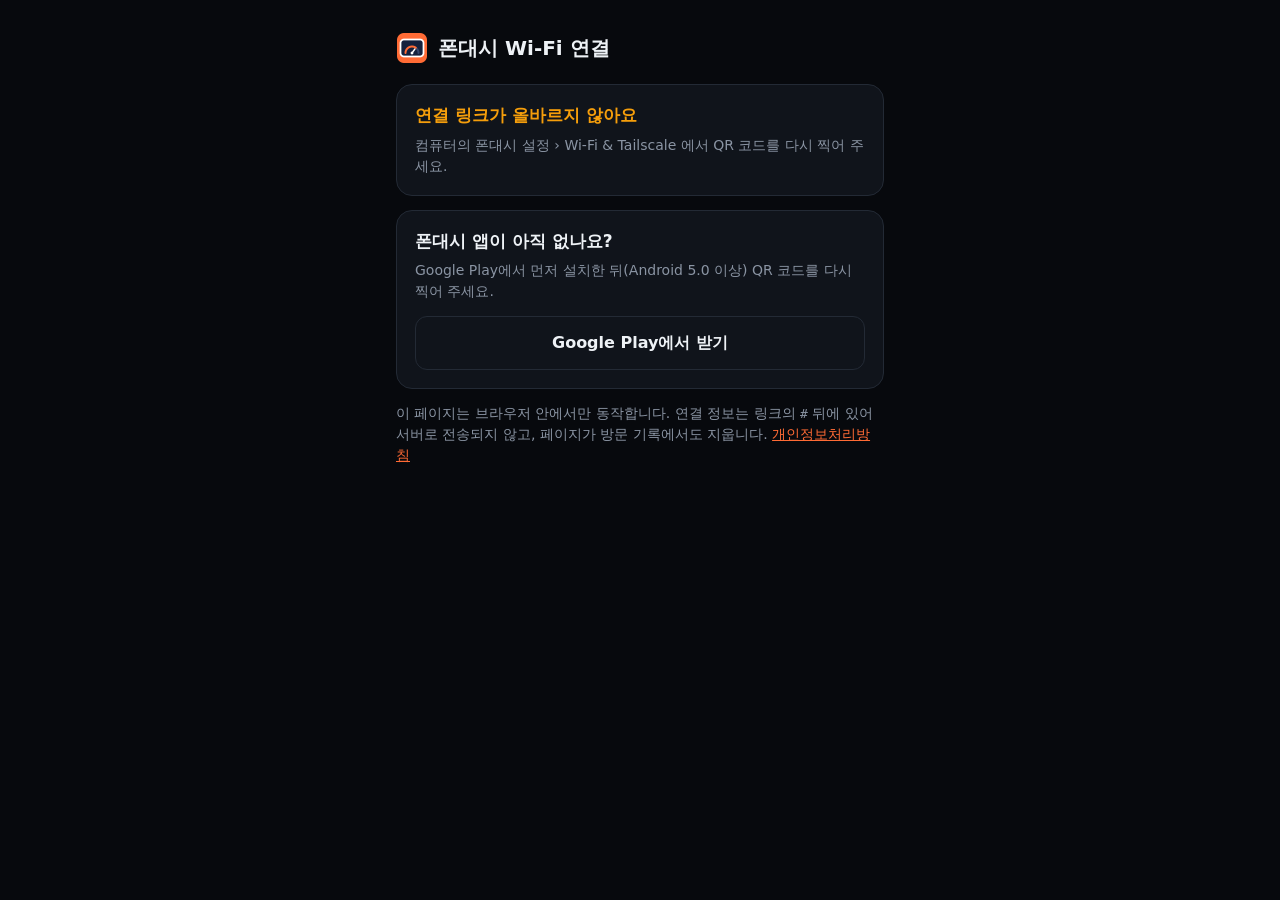
==== pair/index.html @ e8331287 "site: PhoneDash 1.0.0 Co-Authored-By: Claude Opus 5.5 <noreply@anthropic.com>" ====
<!doctype html>
<html lang="ko">
<head>
<meta charset="utf-8">
<meta name="viewport" content="width=device-width, initial-scale=1">
<meta name="referrer" content="no-referrer">
<meta name="robots" content="noindex">
<title>폰대시 Wi-Fi 연결</title>
<link rel="icon" href="../favicon.ico">
<style>
:root { --bg: #07090d; --panel: #10141b; --line: #232a35; --text: #eef2f6; --muted: #8a94a3; --accent: #ff6b35; --warn: #f59e0b; color-scheme: dark; }
* { box-sizing: border-box; margin: 0; }
body { background: var(--bg); color: var(--text); font: 16px/1.5 "Segoe UI", system-ui, -apple-system, sans-serif; min-height: 100vh; }
.wrap { max-width: 520px; margin: 0 auto; padding: 32px 16px; }
header { display: flex; align-items: center; gap: 10px; margin-bottom: 20px; }
header img { width: 32px; height: 32px; }
h1 { font-size: 20px; }
.card { background: var(--panel); border: 1px solid var(--line); border-radius: 16px; padding: 18px; margin-bottom: 14px; }
.card h2 { font-size: 17px; margin-bottom: 6px; }
.muted { color: var(--muted); font-size: 14px; }
.btn { display: block; text-align: center; text-decoration: none; font-weight: 600; border-radius: 12px; padding: 14px; margin-top: 14px; }
.primary { background: var(--accent); color: #1a0b04; }
.secondary { border: 1px solid var(--line); color: var(--text); }
.warn { color: var(--warn); }
code { font-size: 13px; }
</style>
</head>
<body>
<div class="wrap">
  <header><img src="../favicon.ico" alt=""><h1>폰대시 Wi-Fi 연결</h1></header>

  <div class="card" id="ok" hidden>
    <h2>이 폰을 컴퓨터와 연결할까요?</h2>
    <p class="muted">컴퓨터 “<span id="pc"></span>” (<span id="hosts"></span>). 컴퓨터의 연결 창에 확인 코드
      <b id="check"></b> 가 보이는지 확인하고, 직접 연결을 시작한 경우에만 계속하세요.</p>
    <a class="btn primary" id="open" href="#">폰대시에서 열기</a>
    <p class="muted" id="plainWrap" hidden style="margin-top:10px">스토어가 대신 열렸나요? 일부 브라우저는 앱 링크를 스토어로 보냅니다.
      <a id="plain" href="#" style="color:var(--accent)">연결 링크 바로 열기</a>를 누르고, 어떤 앱으로 열지 물으면 꼭 폰대시를 고르세요.</p>
    <p class="muted" style="margin-top:10px">연결 코드는 5분 동안 한 번만 쓸 수 있어요. 시간이 지났다면 컴퓨터에서 다시 시작하세요.</p>
  </div>

  <div class="card" id="bad" hidden>
    <h2 class="warn">연결 링크가 올바르지 않아요</h2>
    <p class="muted">컴퓨터의 폰대시 설정 › Wi-Fi &amp; Tailscale 에서 QR 코드를 다시 찍어 주세요.</p>
  </div>

  <div class="card">
    <h2>폰대시 앱이 아직 없나요?</h2>
    <p class="muted">Google Play에서 먼저 설치한 뒤(Android 5.0 이상) QR 코드를 다시 찍어 주세요.</p>
    <a class="btn secondary" href="https://play.google.com/store/apps/details?id=kr.phonedash.app">Google Play에서 받기</a>
  </div>

  <p class="muted">이 페이지는 브라우저 안에서만 동작합니다. 연결 정보는 링크의 <code>#</code> 뒤에 있어 서버로 전송되지 않고,
    페이지가 방문 기록에서도 지웁니다. <a href="../privacy.html" style="color:var(--accent)">개인정보처리방침</a></p>
</div>
<script>
(() => {
  const raw = location.hash.slice(1);
  // the addresses the agent offers: private network and Tailscale IPv4 (the app accepts nothing else either)
  const local = (h) => {
    const b = h.split('.').map((x) => (/^\d{1,3}$/.test(x) ? +x : NaN));
    return b.length === 4 && b.every((x) => x >= 0 && x <= 255)
      && (b[0] === 10 || (b[0] === 172 && b[1] >= 16 && b[1] <= 31) || (b[0] === 192 && b[1] === 168) || (b[0] === 100 && b[1] >= 64 && b[1] <= 127));
  };
  // keep the one-time code out of the browser history and the address bar
  history.replaceState(null, '', location.pathname);
  const p = new URLSearchParams(raw);
  // one checked host list for the check, the display and the link handed to the app
  const hosts = (p.get('h') || '').split(',').map((h) => h.trim()).filter(local).slice(0, 8);
  const port = /^\d{1,5}$/.test(p.get('port') || '') ? +p.get('port') : 0;
  const ok = p.get('v') === '1' && /^[0-9a-f]{64}$/i.test(p.get('fp') || '') && /^[A-Za-z0-9_-]{16,64}$/.test(p.get('c') || '')
    && port >= 1 && port <= 65535 && hosts.length > 0;
  if (!ok) { document.getElementById('bad').hidden = false; return; }
  p.set('h', hosts.join(','));
  p.set('port', String(port));
  document.getElementById('pc').textContent = (p.get('pc') || '컴퓨터').slice(0, 64);
  document.getElementById('hosts').textContent = hosts.join(', ') + ', 포트 ' + port;
  document.getElementById('check').textContent = (p.get('fp').slice(0, 4) + ' ' + p.get('fp').slice(4, 8)).toUpperCase();
  // Chrome on Android opens intent:// links in the app and falls back to the download page when it is not installed;
  // other browsers get the plain phonedash:// link. The intent names the package, so no other app that claims the
  // phonedash:// scheme receives the one-time code. Some browsers (common on LineageOS) send such a link to the Play Store
  // even with the app installed (#175); for them the plain link is offered below, only as a choice the user makes.
  // rebuilt from the checked fields only, so nothing else from the link reaches the intent syntax
  const query = ['v', 'pc', 'fp', 'port', 'h', 'c'].filter((k) => p.has(k)).map((k) => k + '=' + encodeURIComponent(p.get(k))).join('&');
  const android = /Android/i.test(navigator.userAgent);
  const fallback = encodeURIComponent('https://play.google.com/store/apps/details?id=kr.phonedash.app');
  document.getElementById('open').href = android
    ? `intent://pair?${query}#Intent;scheme=phonedash;package=kr.phonedash.app;S.browser_fallback_url=${fallback};end`
    : `phonedash://pair?${query}`;
  document.getElementById('plain').href = `phonedash://pair?${query}`;
  document.getElementById('plainWrap').hidden = !android;
  document.getElementById('ok').hidden = false;
})();
</script>
</body>
</html>
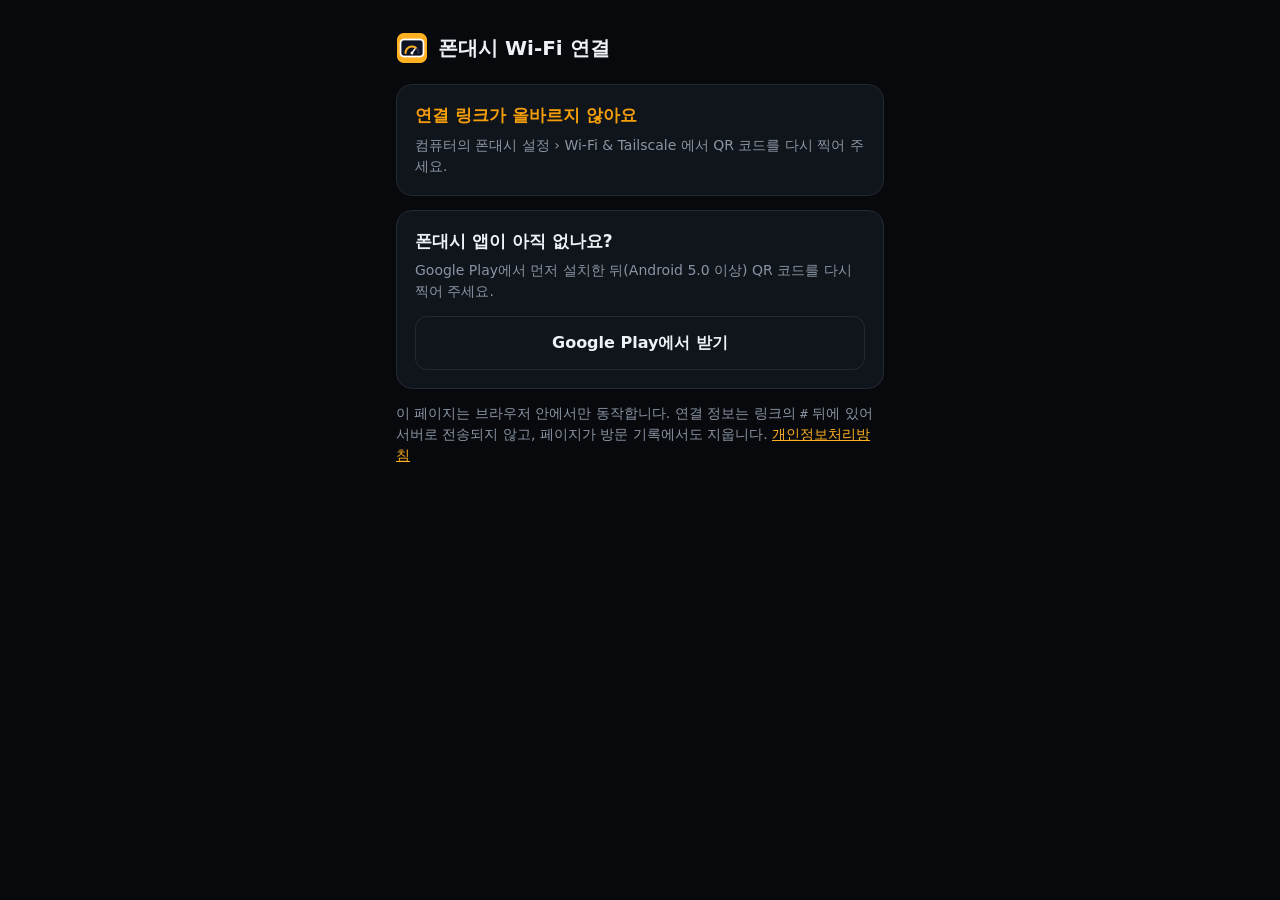
==== commit c8c36157: "site: retro dashboard look and Wi-Fi QR setup" ====
--- a/pair/index.html
+++ b/pair/index.html
@@ -8,7 +8,7 @@
 <title>폰대시 Wi-Fi 연결</title>
 <link rel="icon" href="../favicon.ico">
 <style>
-:root { --bg: #07090d; --panel: #10141b; --line: #232a35; --text: #eef2f6; --muted: #8a94a3; --accent: #ff6b35; --warn: #f59e0b; color-scheme: dark; }
+:root { --bg: #07090d; --panel: #10141b; --line: #232a35; --text: #eef2f6; --muted: #8a94a3; --accent: #FFB020; --warn: #f59e0b; color-scheme: dark; }
 * { box-sizing: border-box; margin: 0; }
 body { background: var(--bg); color: var(--text); font: 16px/1.5 "Segoe UI", system-ui, -apple-system, sans-serif; min-height: 100vh; }
 .wrap { max-width: 520px; margin: 0 auto; padding: 32px 16px; }
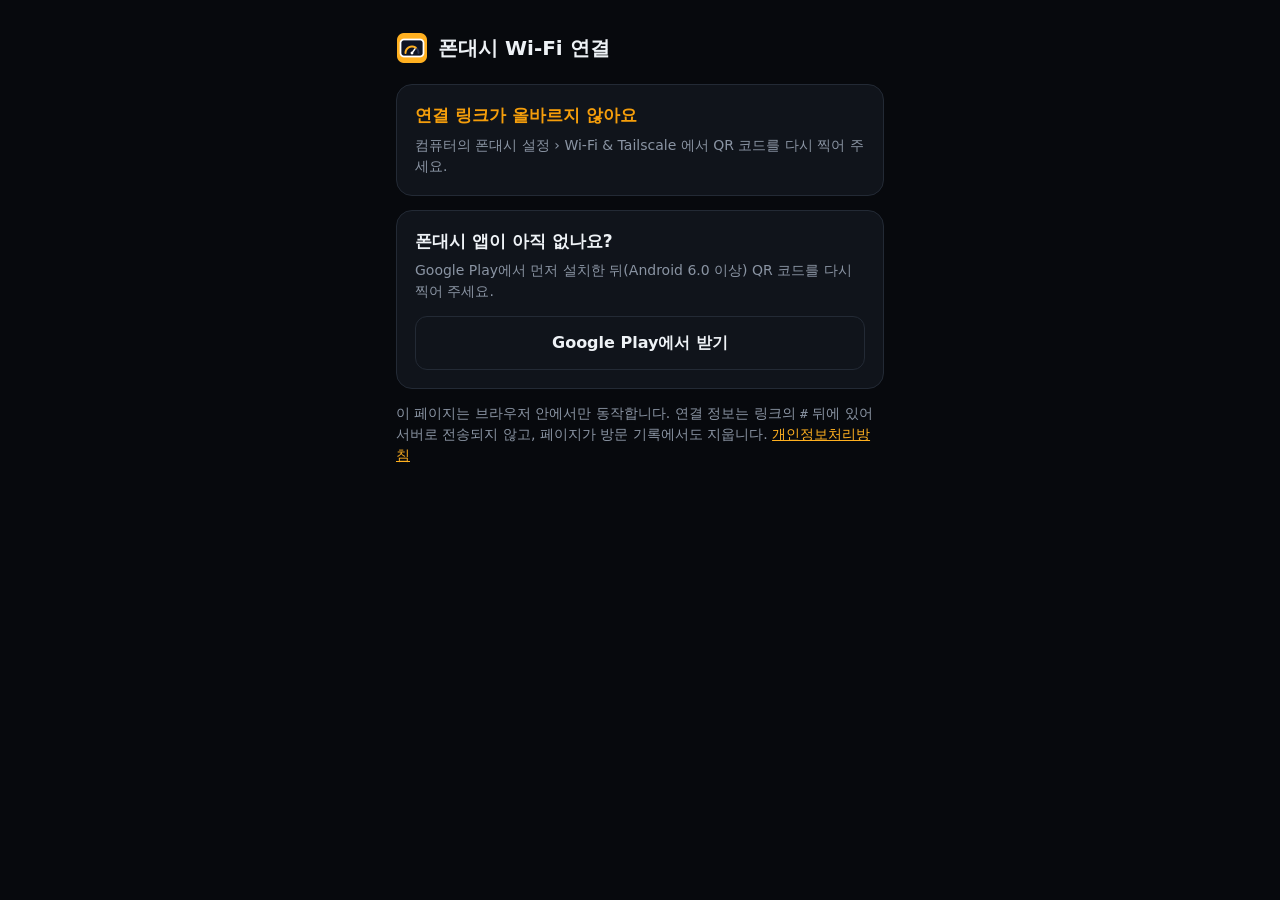
==== commit a2e5df6d: "site: free app with PhoneDash Pro, Android 6.0" ====
--- a/pair/index.html
+++ b/pair/index.html
@@ -46,7 +46,7 @@
 
   <div class="card">
     <h2>폰대시 앱이 아직 없나요?</h2>
-    <p class="muted">Google Play에서 먼저 설치한 뒤(Android 5.0 이상) QR 코드를 다시 찍어 주세요.</p>
+    <p class="muted">Google Play에서 먼저 설치한 뒤(Android 6.0 이상) QR 코드를 다시 찍어 주세요.</p>
     <a class="btn secondary" href="https://play.google.com/store/apps/details?id=kr.phonedash.app">Google Play에서 받기</a>
   </div>
 
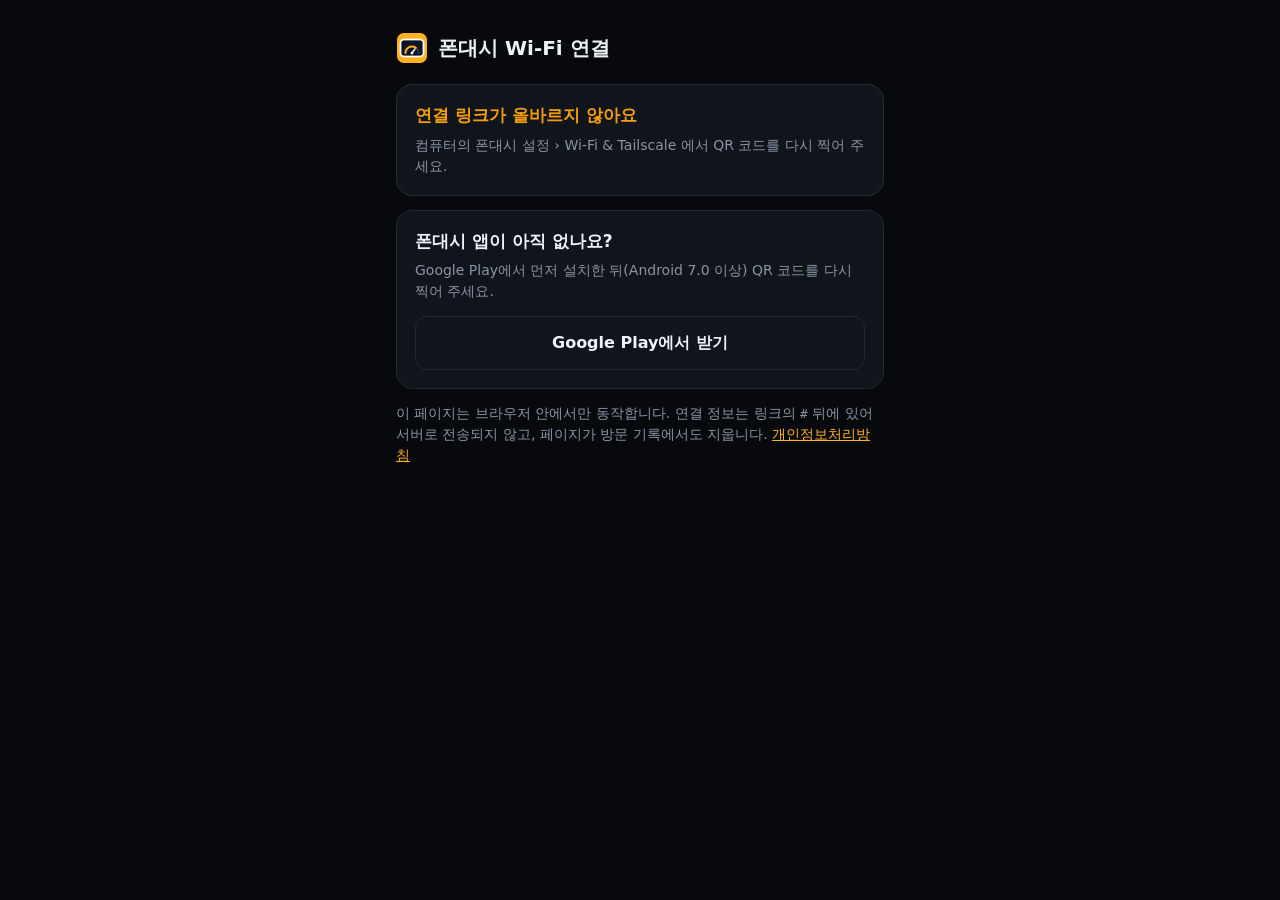
==== commit 46d8a8b3: "chore: site for 5ce0a52 (Android 7.0, night screen fix)" ====
--- a/pair/index.html
+++ b/pair/index.html
@@ -46,7 +46,7 @@
 
   <div class="card">
     <h2>폰대시 앱이 아직 없나요?</h2>
-    <p class="muted">Google Play에서 먼저 설치한 뒤(Android 6.0 이상) QR 코드를 다시 찍어 주세요.</p>
+    <p class="muted">Google Play에서 먼저 설치한 뒤(Android 7.0 이상) QR 코드를 다시 찍어 주세요.</p>
     <a class="btn secondary" href="https://play.google.com/store/apps/details?id=kr.phonedash.app">Google Play에서 받기</a>
   </div>
 
